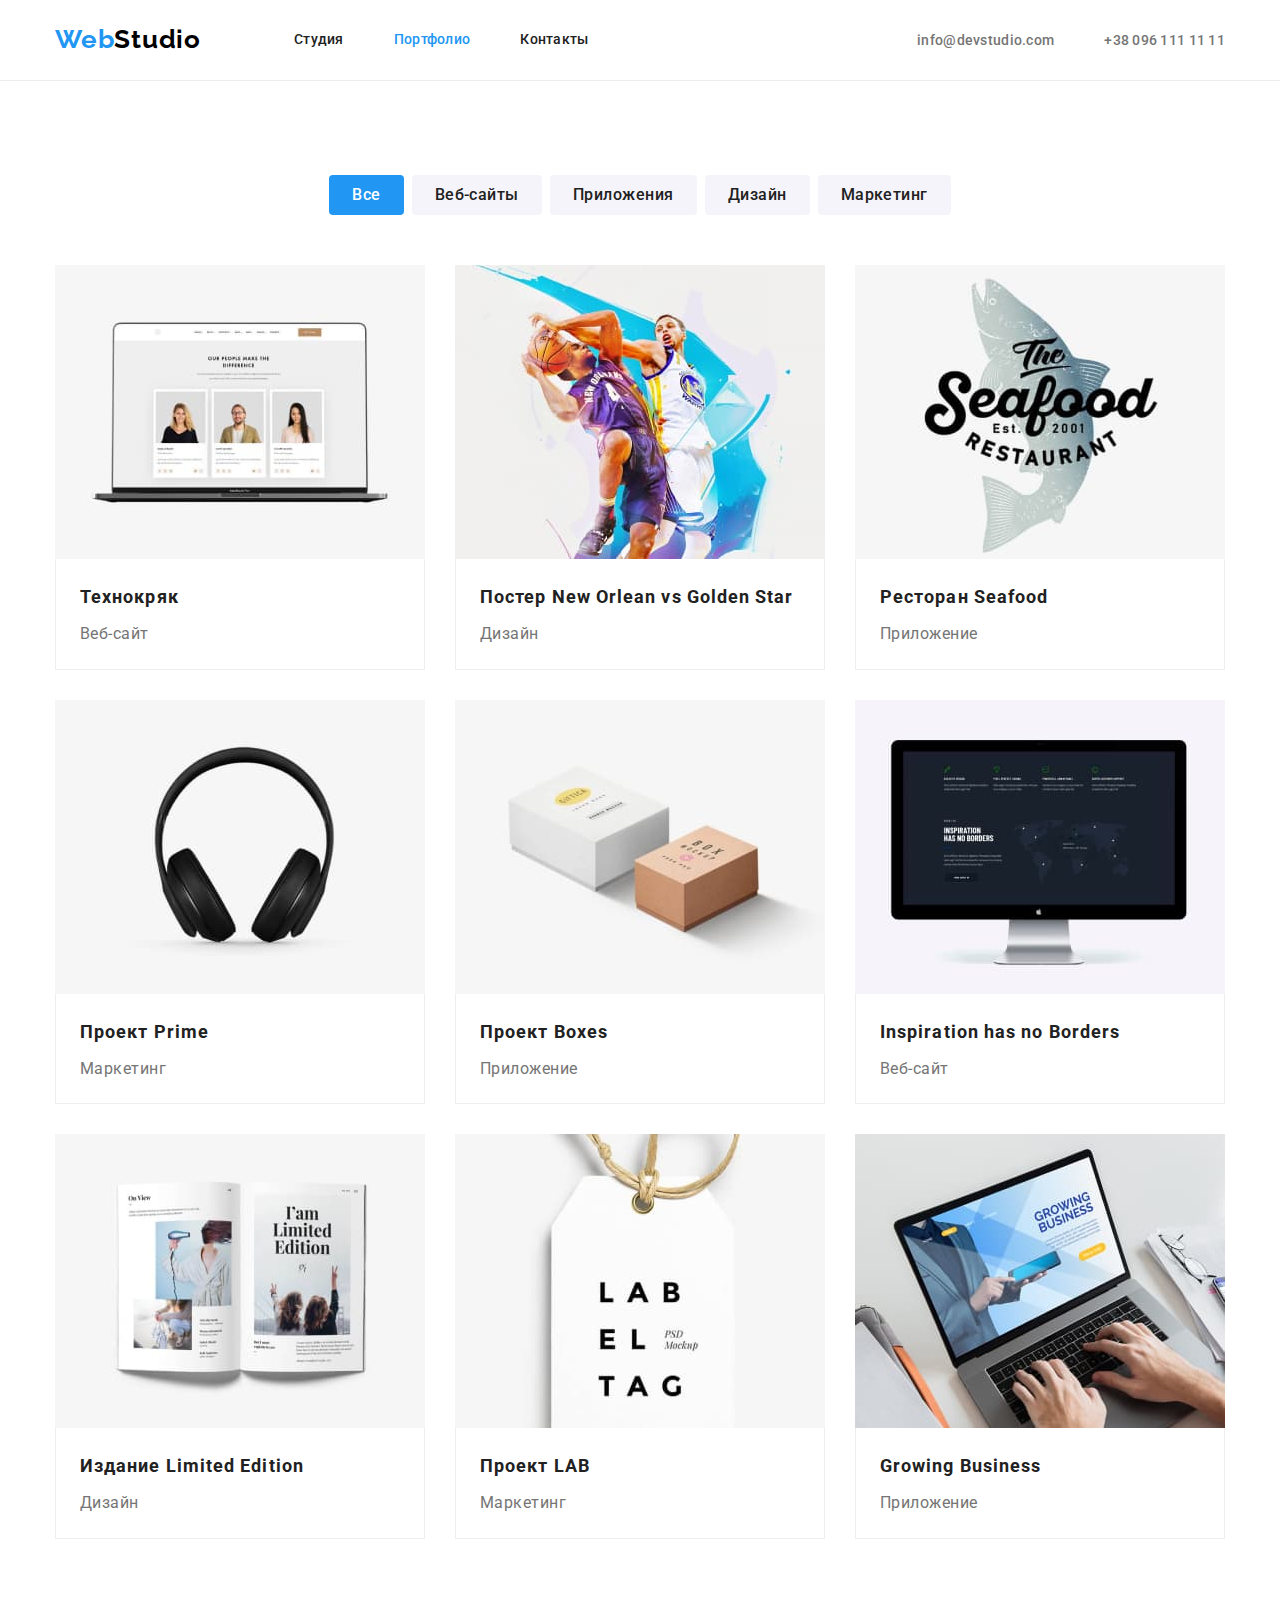
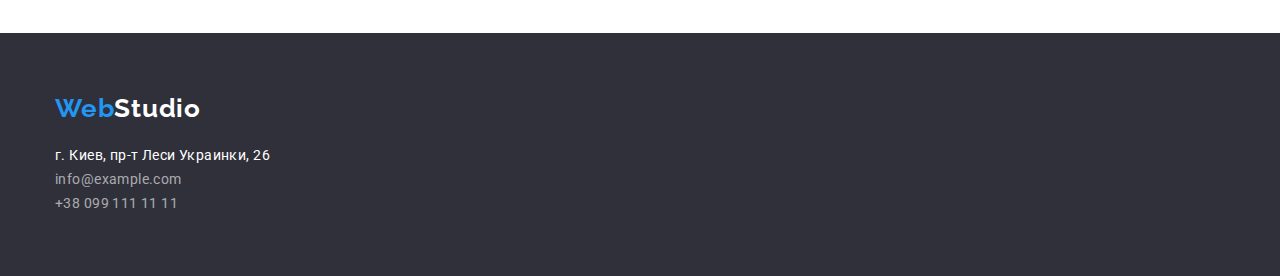
==== portfolio.html @ fc0ac9aa "Initial commit" ====
<!DOCTYPE html>
<html lang="ru">
  <head>
    <meta charset="UTF-8" />
    <meta http-equiv="X-UA-Compatible" content="IE=edge" />
    <meta name="viewport" content="width=device-width, initial-scale=1.0" />
    <title>Document</title>
    <link rel="preconnect" href="https://fonts.googleapis.com" />
    <link rel="preconnect" href="https://fonts.gstatic.com" crossorigin />
    <link
      href="https://fonts.googleapis.com/css2?family=Raleway:wght@700&family=Roboto:wght@400;500;700;900&display=swap"
      rel="stylesheet"
    />
    <link
      rel="stylesheet"
      href="https://cdn.jsdelivr.net/npm/modern-normalize@1.1.0/modern-normalize.min.css"
    />
    <link rel="stylesheet" href="./css/styles.css" />
  </head>
  <body>
    <!-- Шапка проекта -->
    <header class="header">
      <div class="container site">
                <nav class="site">
            <a class="logo" href=""><span class="logo-primary">Web</span>Studio</a>
            <ul class="site-nav list">
              <li class="item">
                <a class="link " href="./index.html">Студия</a>
              </li>
              <li class="item">
                <a class="link current" href="./portfolio.html">Портфолио</a>
              </li>
              <li class="item">
                <a class="link" href="">Контакты</a>
              </li>
            </ul>
          </nav>
               
          <ul class="contacts-header list">
            <li class="item">
              <a class="link" href="mailto:info@devstudio.com">info@devstudio.com</a>
            </li>
            <li class="item">
              <a class="link" href="tel:+380961111111">+38 096 111 11 11</a>
            </li>
          </ul>
          </div>
        </header>
    <!-- Тело проекта -->
    <main class="gallery">
      <!--Навигация -->
      <section class="portfoli section">
        <div class="container">
          <ul class="gallery-navigation list">
            <li class="gallery-li"><button class="gallery-button here" type="button">Все</button></li>
            <li class="gallery-li"><button class="gallery-button" type="button">Веб-сайты</button></li>
            <li class="gallery-li"><button class="gallery-button" type="button">Приложения</button></li>
            <li class="gallery-li"><button class="gallery-button" type="button">Дизайн</button></li>
            <li class="gallery-li"><button class="gallery-button" type="button">Маркетинг</button></li>
          </ul>

          <!-- Портфолио -->
          <ul class="portfoli-list list">
            <li class="portfoli-items">
              <a class="portfoli-link" href="">
                <img
                  class="portfoli-img"
                  src="./images/st2/portfolio/img1.jpg"
                  width="370"
                  height="294"
                  alt="Технокряк"
                />
                <div class="portfoli-conteiner">
                  <h2 class="portfoli-title">Технокряк</h2>
                  <p class="portfoli-text">Веб-сайт</p>
                </div>
              </a>
            </li>
            <li class="portfoli-items">
              <a class="portfoli-link" href="">
                <img
                  class="portfoli-img"
                  src="./images/st2/portfolio/img2.jpg"
                  width="370"
                  height="294"
                  alt="Постер New Orlean vs Golden Star"
                />
                <div class="portfoli-conteiner">
                  <h2 class="portfoli-title">Постер New Orlean vs Golden Star</h2>
                  <p class="portfoli-text">Дизайн</p>
                </div>
              </a>
            </li>
            <li class="portfoli-items">
              <a class="portfoli-link" href="">
                <img
                  class="portfoli-img"
                  src="./images/st2/portfolio/img3.jpg"
                  width="370"
                  height="294"
                  alt="Ресторан Seafood"
                />
                <div class="portfoli-conteiner">
                  <h2 class="portfoli-title">Ресторан Seafood</h2>
                  <p class="portfoli-text">Приложение</p>
                </div>
              </a>
            </li>
            <li class="portfoli-items">
              <a class="portfoli-link" href="">
                <img
                  class="portfoli-img"
                  src="./images/st2/portfolio/img4.jpg"
                  width="370"
                  height="294"
                  alt="Проект Prime"
                />
                <div class="portfoli-conteiner">
                  <h2 class="portfoli-title">Проект Prime</h2>
                  <p class="portfoli-text">Маркетинг</p>
                </div>
              </a>
            </li>
            <li class="portfoli-items">
              <a class="portfoli-link" href="">
                <img
                  class="portfoli-img"
                  src="./images/st2/portfolio/img5.jpg"
                  width="370"
                  height="294"
                  alt="Проект Boxes"
                /><div class="portfoli-conteiner">
                <h2 class="portfoli-title">Проект Boxes</h2>
                <p class="portfoli-text">Приложение</p></div>
              </a>
            </li>
            <li class="portfoli-items">
              <a class="portfoli-link" href="">
                <img
                  class="portfoli-img"
                  src="./images/st2/portfolio/img6.jpg"
                  width="370"
                  height="294"
                  alt="Inspiration has no Borders"
                /><div class="portfoli-conteiner">
                <h2 class="portfoli-title">Inspiration has no Borders</h2>
                <p class="portfoli-text">Веб-сайт</p></div>
              </a>
            </li>
            <li class="portfoli-items">
              <a class="portfoli-link" href="">
                <img
                  class="portfoli-img"
                  src="./images/st2/portfolio/img7.jpg"
                  width="370"
                  height="294"
                  alt="Издание Limited Edition"
                /><div class="portfoli-conteiner">
                <h2 class="portfoli-title">Издание Limited Edition</h2>
                <p class="portfoli-text">Дизайн</p></div>
              </a>
            </li>
            <li class="portfoli-items">
              <a class="portfoli-link" href="">
                <img
                  class="portfoli-img"
                  src="./images/st2/portfolio/img8.jpg"
                  width="370"
                  height="294"
                  alt="Проект LAB"
                /><div class="portfoli-conteiner">
                <h2 class="portfoli-title">Проект LAB</h2>
                <p class="portfoli-text">Маркетинг</p>
              </a></div>
            </li>
            <li class="portfoli-items">
              <a class="portfoli-link" href="">
                <img
                  class="portfoli-img"
                  src="./images/st2/portfolio/img9.jpg"
                  width="370"
                  height="294"
                  alt="Growing Business"
                /><div class="portfoli-conteiner">
                <h2 class="portfoli-title">Growing Business</h2>
                <p class="portfoli-text">Приложение</p></div>
              </a>
            </li>
          </ul>
        </div>
      </section>
    </main>
    <!-- Подвал проекта -->
    <footer class="footer">
      <div class="container">
        <a class="logo-secondary" href=""><span class="logo-primary">Web</span>Studio</a>
        <address class="contacts-footer">
          <ul class="list">
            <li>
              <a class="address-footer" href="" target="_blank" rel="noopener noreferrer"
                >г. Киев, пр-т Леси Украинки, 26</a
              >
            </li>
            <li><a class="link" href="mailtoinfo@example.com">info@example.com</a></li>
            <li><a class="link" href="tel:+380991111111">+38 099 111 11 11</a></li>
          </ul>
        </address>
      </div>
    </footer>
  </body>
</html>
---- css/styles.css ----
/* font-family: 'Raleway', sans-serif;
font-family: 'Roboto', sans-serif; */

:root {
  --primary-text-color: #757575;
  --title-text-color: #212121;
  --hidden-text-color: #ffffff;
  --visible-text-color: #000000;
  --overlay-text-color: rgba(255, 255, 255, 0.6);
  --accent-color: #2196f3;
  --accent-active-color: #188ce8;
  --portfoli-conteiner: #eeeeee;

  --first-bg-color: #2f303a;
  --second-bg-color: #f5f4fa;
}

img {
  display: block;
}
.list {
  list-style: none;
}
h1,
h2,
h3,
h4,
h5,
h6,
ul,
p {
  padding: 0;
  margin: 0;
}

body {
  font-family: 'Roboto', sans-serif;
  font-size: 14px;
  color: var(--primary-text-color);
}
.container {
  width: 1200px;
  padding-left: 15px;
  padding-right: 15px;
  margin-left: auto;
  margin-right: auto;
}
.section {
  padding-top: 94px;
  padding-bottom: 94px;
}

/* header */

.header {
  display: flex;
  background: #ffffff;
  border-bottom: 1px solid #ececec;
}
.site {
  display: flex;
  align-items: center;
  height: 100%;
}

.logo {
  font-family: 'Raleway', sans-serif;
  font-weight: 700;
  font-size: 26px;
  line-height: 1.2;
  letter-spacing: 0.03em;
  color: var(--visible-text-color);
  text-decoration: none;
}

.logo-primary {
  color: var(--accent-color);
}
.logo-secondary {
  font-family: 'Raleway', sans-serif;
  font-weight: 700;
  font-size: 26px;
  line-height: 1.19;
  letter-spacing: 0.03em;
  color: var(--hidden-text-color);
  text-decoration: none;
}

/* site-nav */
.site-nav {
  display: flex;
  align-items: center;
  justify-content: flex-start;
  box-sizing: content-box;
  height: 100%;
  margin-left: 93px;
}
.site-nav .item + .item {
  margin-left: 50px;
}

.site-nav .link {
  display: flex;
  padding-top: 32px;
  padding-bottom: 32px;
  color: var(--title-text-color);
  font-weight: 500;
  line-height: 1.14;
  letter-spacing: 0.02em;
  text-decoration: none;
}

.site-nav .link:hover,
.site-nav .link:focus {
  color: var(--accent-color);
  text-decoration: none;
}

.site-nav .link.current {
  color: var(--accent-color);
}
.contacts-header {
  display: flex;
  margin-left: auto;
}

.contacts-header .item + .item {
  margin-left: 50px;
}
.contacts-header .link {
  font-weight: 500;
  line-height: 1.14;
  letter-spacing: 0.02em;
  color: var(--primary-text-color);
  text-decoration: none;
}

.contacts-header .link:hover,
.contacts-header .link:focus {
  color: var(--accent-color);
}

/* hero */
.hero {
  padding-top: 200px;
  padding-bottom: 200px;
  text-align: center;
  background-color: var(--first-bg-color);
}
.hero-title {
  width: 696px;
  margin-left: auto;
  margin-right: auto;
  margin-bottom: 30px;
  color: var(--hidden-text-color);
  font-weight: 900;
  font-size: 44px;
  line-height: 1.36;

  letter-spacing: 0.06em;
  text-transform: uppercase;
}

/* button */
.hero-button {
  display: inline-block;
  border: 1px solid transparent;
  border-radius: 4px;
  padding: 10px 32px;
  min-width: 200px;

  color: var(--hidden-text-color);
  background-color: var(--accent-color);

  font-weight: 700;
  font-size: 16px;
  line-height: 1.88;
  align-items: center;
  text-align: center;
  letter-spacing: 0.06em;
}

.hero-button:hover,
.hero-button:focus {
  background-color: var(--accent-active-color);
}
/* feature */
.feature-list {
  display: flex;
  flex-wrap: wrap;
  justify-content: space-between;
}

.feature-items {
  width: 270px;
  margin-right: 30px;
}
.feature-items:nth-child(4n) {
  margin-right: 0px;
}
.feature .feature-title {
  margin-bottom: 10px;
  font-weight: 700;
  font-size: 14px;
  line-height: 1.14;
  letter-spacing: 0.03em;
  text-transform: uppercase;
  color: var(--title-text-color);
}

.feature .feature-text {
  font-weight: 400;
  line-height: 1.71;
  letter-spacing: 0.03em;
}
/* activity */

.activity {
  padding-bottom: 94px;
}

.activity-title {
  margin-bottom: 50px;
  font-weight: 700;
  font-size: 36px;
  line-height: 1.17;
  text-align: center;
  letter-spacing: 0.03em;
  color: var(--title-text-color);
}
.activity-list {
  display: flex;
  flex-wrap: wrap;
  justify-content: space-between;
}
.activity-list .activity-items + .activity-items {
  margin-left: 30px;
}

/* team */

.team {
  background-color: var(--second-bg-color);
}

.team-title {
  margin-bottom: 50px;
  font-weight: 700;
  font-size: 36px;
  line-height: 1.17;
  text-align: center;
  letter-spacing: 0.03em;
  color: var(--title-text-color);
}
.team-list {
  display: flex;
  flex-wrap: wrap;
  justify-content: space-between;
}

.team-items {
  margin-right: 30px;
  background: #ffffff;
}
.team-items:nth-child(4n) {
  margin-right: 0px;
}

.team-sign {
  padding-bottom: 30px;
  padding-top: 30px;
}

.team-subject {
  font-weight: 500;
  font-size: 16px;
  line-height: 1.19;
  text-align: center;
  letter-spacing: 0.03em;
  color: var(--title-text-color);
}
.team-text {
  margin-top: 10px;
  font-weight: 400;
  font-size: 16px;
  line-height: 1.19;
  text-align: center;
  letter-spacing: 0.03em;
}
/* footer */
.footer {
  padding-top: 60px;
  padding-bottom: 60px;
  background-color: var(--first-bg-color);
}
.footer .logo-secondary {
  display: inline-block;
}
.contacts-footer {
  margin-top: 20px;
}
.contacts-footer .address-footer {
  font-weight: 400;
  line-height: 1.71;
  letter-spacing: 0.03em;
  color: var(--hidden-text-color);
  font-style: normal;
  text-decoration: none;
}

.contacts-footer .link {
  margin-top: 9px;
  font-weight: 400;
  line-height: 1.71;
  letter-spacing: 0.03em;
  color: var(--overlay-text-color);
  font-style: normal;
  text-decoration: none;
}
.contacts-footer .link:hover,
.contacts-footer .link:focus {
  color: var(--hidden-text-color);
}

/* gallery */
.gallery-navigation {
  display: flex;
  justify-content: center;
}

.gallery-li:nth-child(n + 2) {
  margin-left: 8px;
}
.gallery-button {
  display: inline-block;
  border: 1px solid transparent;
  border-radius: 4px;
  padding: 6px 22px;
  min-width: 73px;
  color: var(--title-text-color);
  background-color: var(--second-bg-color);
  font-weight: 500;
  font-size: 16px;
  line-height: 1.62;
  text-align: center;
  letter-spacing: 0.03em;
}

.gallery-button:focus,
.gallery-button:hover {
  background-color: var(--accent-color);
  color: var(--hidden-text-color);
}
.gallery-button.here {
  background-color: var(--accent-color);
  color: var(--hidden-text-color);
}
.portfoli-list {
  margin-top: 50px;
  display: flex;
  flex-wrap: wrap;
}

.portfoli-items {
  width: 370px;
  margin-right: 30px;
  margin-bottom: 30px;
}
.portfoli-items:nth-child(3n) {
  margin-right: 0;
}
.portfoli-items:nth-last-child(-n + 3) {
  margin-bottom: 0;
}

.portfoli-title {
  font-weight: 700;
  font-size: 18px;
  line-height: 2;
  letter-spacing: 0.06em;
  color: var(--title-text-color);
}

.portfoli-text {
  margin-top: 4px;
  font-weight: 400;
  font-size: 16px;
  line-height: 1.86;
  letter-spacing: 0.03em;
  color: var(--primary-text-color);
}
.portfoli-link {
  text-decoration: none;
}
.portfoli-conteiner {
  padding: 20px 24px;
  border-left: 1px solid var(--portfoli-conteiner);
  border-right: 1px solid var(--portfoli-conteiner);
  border-bottom: 1px solid var(--portfoli-conteiner);
}
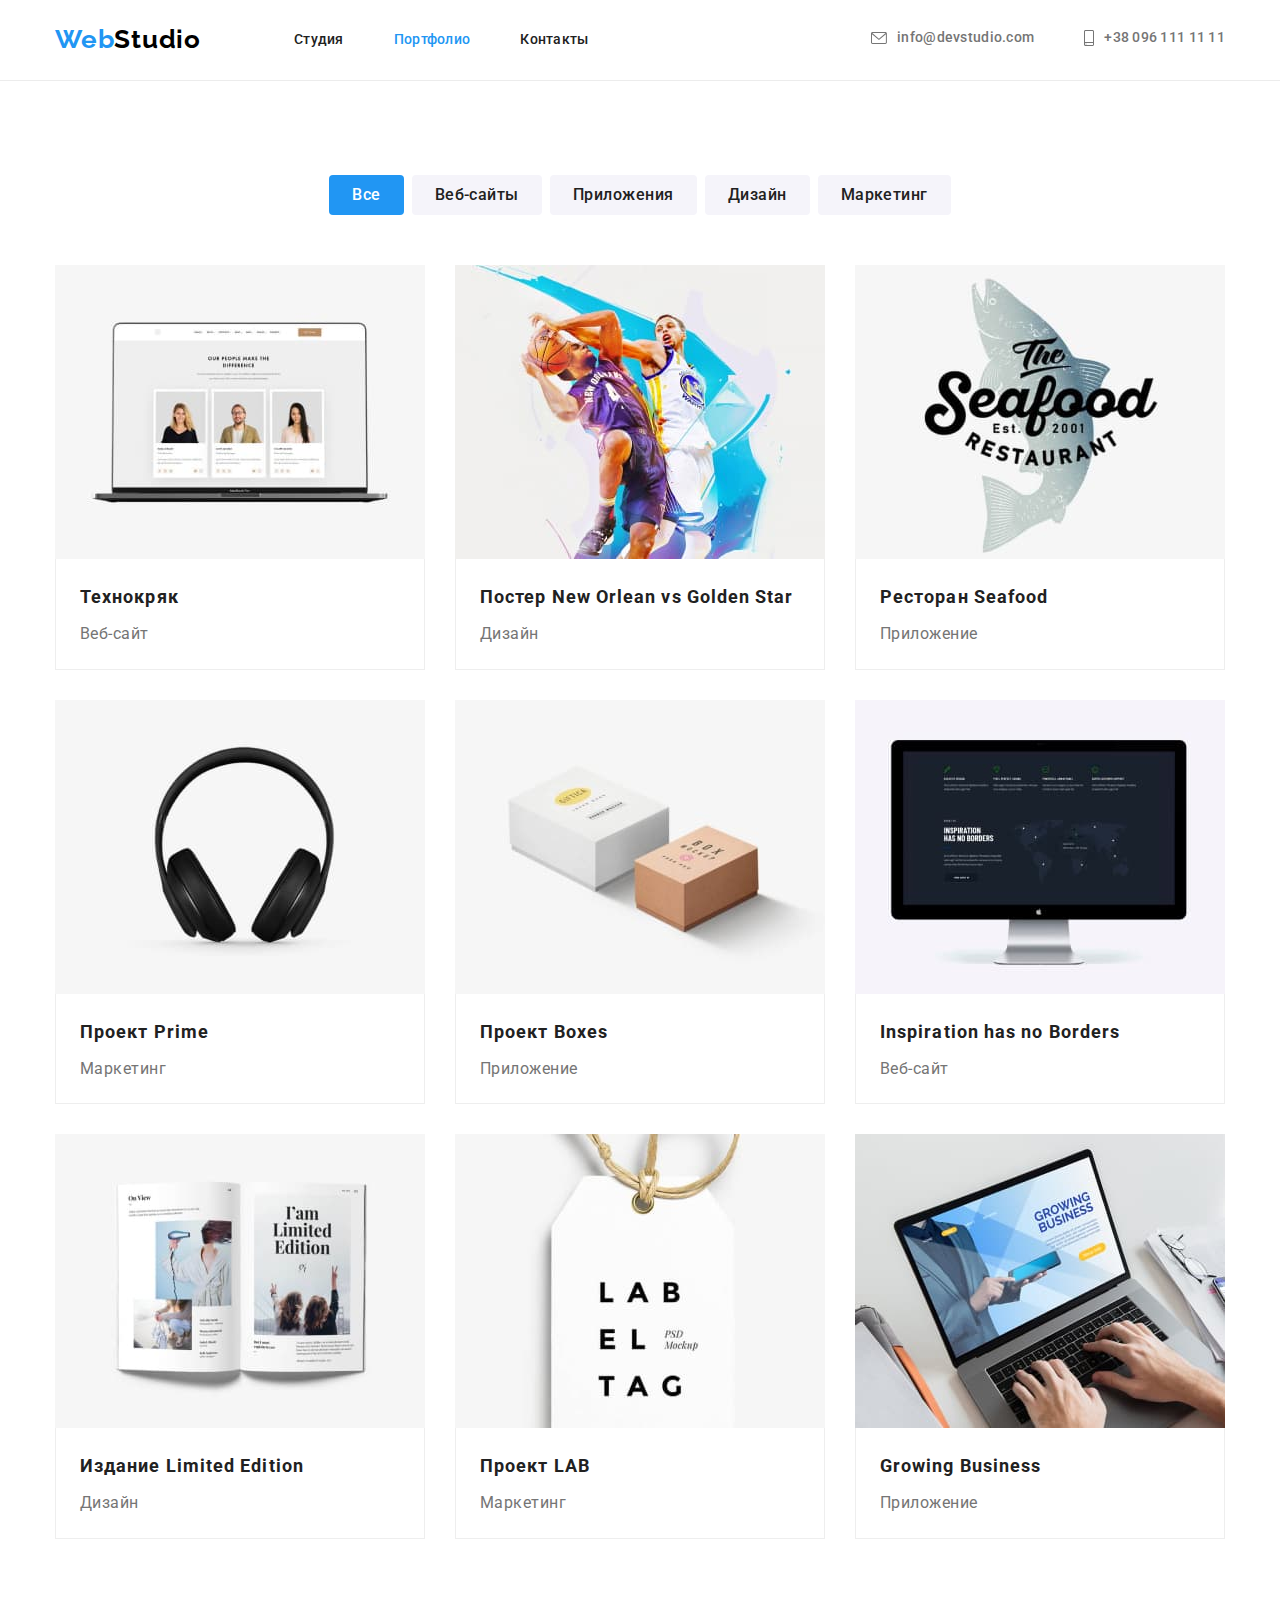
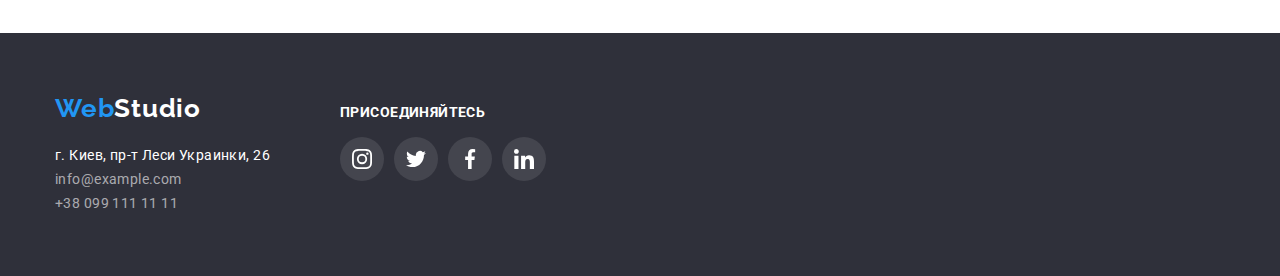
==== commit be53246a: "добавляет иконки соц сетей и компаний" ====
--- a/portfolio.html
+++ b/portfolio.html
@@ -35,13 +35,20 @@
               </li>
             </ul>
           </nav>
-               
           <ul class="contacts-header list">
             <li class="item">
-              <a class="link" href="mailto:info@devstudio.com">info@devstudio.com</a>
+             <a class="contact link" href="mailto:info@devstudio.com"> 
+               <svg class="icon-header" width="16" height="12">
+                <use href="./images/st1/symbol-defs.svg#icon-envelope"></use>
+              </svg>
+              info@devstudio.com</a>
             </li>
             <li class="item">
-              <a class="link" href="tel:+380961111111">+38 096 111 11 11</a>
+              <a class="contact link" href="tel:+380961111111">
+                <svg class="icon-header" width="10" height="16">
+                <use href="./images/st1/symbol-defs.svg#icon-smartphone"></use>
+              </svg>
+              +38 096 111 11 11</a>
             </li>
           </ul>
           </div>
@@ -193,19 +200,50 @@
     <!-- Подвал проекта -->
     <footer class="footer">
       <div class="container">
-        <a class="logo-secondary" href=""><span class="logo-primary">Web</span>Studio</a>
-        <address class="contacts-footer">
-          <ul class="list">
-            <li>
-              <a class="address-footer" href="" target="_blank" rel="noopener noreferrer"
-                >г. Киев, пр-т Леси Украинки, 26</a
-              >
-            </li>
-            <li><a class="link" href="mailtoinfo@example.com">info@example.com</a></li>
-            <li><a class="link" href="tel:+380991111111">+38 099 111 11 11</a></li>
-          </ul>
-        </address>
-      </div>
+        <ul class="footer-address list">
+          <li class="footer-list">
+      <a class="logo-secondary" href=""><span class="logo-primary">Web</span>Studio</a>
+      <address class="contacts-footer">
+        <ul class="contacts-footer-list list">
+          <li>
+            <a class="address-link" href="" target="_blank" rel="noopener noreferrer"
+              >г. Киев, пр-т Леси Украинки, 26
+            </a>
+          </li>
+          <li><a class="link" href="mailtoinfo@example.com">info@example.com</a></li>
+          <li><a class="link" href="tel:+380991111111">+38 099 111 11 11</a></li>
+        </ul>
+      </address>
+      </li>
+      <li class="footer-list">
+      <h3 class="socials-title">присоединяйтесь</h3> 
+      <ul class="socials-media list">
+              <li class="socials-item">
+                <a class="socials-link" href="">
+                <svg class="socials-icons" width="20" height="20">
+                <use href="./images/st1/symbol-defs.svg#icon-instagram"></use>
+              </svg></a></li>
+              <li class="socials-item">
+                <a class="socials-link" href="">
+                <svg class="socials-icons" width="20" height="20">
+                <use href="./images/st1/symbol-defs.svg#icon-twitter"></use>
+              </svg></a></li>
+              <li class="socials-item">
+                <a class="socials-link" href="">
+                <svg class="socials-icons" width="20" height="20">
+                <use href="./images/st1/symbol-defs.svg#icon-facebook"></use>
+              </svg></a></li>
+              <li class="socials-item">
+                <a class="socials-link" href="">
+                <svg class="socials-icons" width="20" height="20">
+                <use href="./images/st1/symbol-defs.svg#icon-linkedin"></use>
+              </svg></a></li>
+            </ul>
+      
+      </li>
+      </ul>
+            </div>
+
     </footer>
   </body>
 </html>
--- a/css/styles.css
+++ b/css/styles.css
@@ -7,12 +7,17 @@
   --hidden-text-color: #ffffff;
   --visible-text-color: #000000;
   --overlay-text-color: rgba(255, 255, 255, 0.6);
+  
   --accent-color: #2196f3;
   --accent-active-color: #188ce8;
   --portfoli-conteiner: #eeeeee;
 
   --first-bg-color: #2f303a;
   --second-bg-color: #f5f4fa;
+
+  --primary-icon-color: #AFB1B8;
+  --overlay-icon-color: rgba(255, 255, 255, 0.1);
+
 }
 
 img {
@@ -21,6 +26,7 @@
 .list {
   list-style: none;
 }
+
 h1,
 h2,
 h3,
@@ -32,6 +38,9 @@
   padding: 0;
   margin: 0;
 }
+a {
+  text-decoration: none;
+}
 
 body {
   font-family: 'Roboto', sans-serif;
@@ -70,7 +79,6 @@
   line-height: 1.2;
   letter-spacing: 0.03em;
   color: var(--visible-text-color);
-  text-decoration: none;
 }
 
 .logo-primary {
@@ -83,7 +91,6 @@
   line-height: 1.19;
   letter-spacing: 0.03em;
   color: var(--hidden-text-color);
-  text-decoration: none;
 }
 
 /* site-nav */
@@ -107,21 +114,43 @@
   font-weight: 500;
   line-height: 1.14;
   letter-spacing: 0.02em;
-  text-decoration: none;
 }
 
 .site-nav .link:hover,
 .site-nav .link:focus {
   color: var(--accent-color);
-  text-decoration: none;
-}
-
+}
 .site-nav .link.current {
   color: var(--accent-color);
 }
+
 .contacts-header {
   display: flex;
   margin-left: auto;
+}
+
+.contact {
+  display: inline-flex;
+  justify-content: center;
+  align-items: center;
+}
+
+.icon-header {
+  margin-right: 10px;
+  background-repeat: no-repeat;
+  background-position: center;
+  background-size: contain;
+  fill: var(--primary-text-color);
+  cursor: pointer;
+}
+
+.item:hover .icon-header,
+.item:focus .icon-header {
+  fill: var(--accent-color);
+}
+
+.item-envelope {
+  margin-right: 30px;
 }
 
 .contacts-header .item + .item {
@@ -132,7 +161,6 @@
   line-height: 1.14;
   letter-spacing: 0.02em;
   color: var(--primary-text-color);
-  text-decoration: none;
 }
 
 .contacts-header .link:hover,
@@ -142,11 +170,21 @@
 
 /* hero */
 .hero {
+  max-width: 1600px;
+  height: 600px;
+  margin-left: auto;
+  margin-right: auto;
   padding-top: 200px;
   padding-bottom: 200px;
   text-align: center;
   background-color: var(--first-bg-color);
-}
+  background-image: linear-gradient(to right, rgba(47, 48, 58, 0.4), rgba(47, 48, 58, 0.4)),
+    url(../images/st1/hero/hero.jpg);
+  background-repeat: no-repeat;
+  background-position: center;
+  background-size: cover;
+}
+
 .hero-title {
   width: 696px;
   margin-left: auto;
@@ -156,7 +194,6 @@
   font-weight: 900;
   font-size: 44px;
   line-height: 1.36;
-
   letter-spacing: 0.06em;
   text-transform: uppercase;
 }
@@ -195,9 +232,22 @@
   width: 270px;
   margin-right: 30px;
 }
+
 .feature-items:nth-child(4n) {
   margin-right: 0px;
 }
+
+.feature-items .badge {
+  display: flex;
+  align-items: center;
+  justify-content: center;
+  min-width: 270px;
+  min-height: 120px;
+  margin-bottom: 30px;
+  background: var(--second-bg-color);
+  border-radius: 4px;
+}
+
 .feature .feature-title {
   margin-bottom: 10px;
   font-weight: 700;
@@ -261,7 +311,11 @@
 .team-items {
   margin-right: 30px;
   background: #ffffff;
-}
+  box-shadow: 0px 1px 3px rgba(0, 0, 0, 0.12), 0px 1px 1px rgba(0, 0, 0, 0.14),
+    0px 2px 1px rgba(0, 0, 0, 0.2);
+  border-radius: 0px 0px 4px 4px;
+}
+
 .team-items:nth-child(4n) {
   margin-right: 0px;
 }
@@ -287,7 +341,105 @@
   text-align: center;
   letter-spacing: 0.03em;
 }
+
+
+.team-media{
+ display: flex;
+ justify-content: center;
+ padding-top: 16px;
+}
+
+.team-item:not(:last-child){
+  margin-right: 10px;
+}
+
+.team-item{
+  display: flex;
+  justify-content: center;
+  align-items: center;
+  width: 44px;
+  height: 44px;
+  border-radius: 50%;
+}
+
+.team-link{
+  display: inline-block;
+  fill: var(--primary-icon-color);
+  width: 20px;
+  height: 20px;
+}
+
+.team-item:hover,
+.team-item:focus {
+  background-color: var(--accent-color);
+}
+
+.team-item:hover .team-link,
+.team-item:focus .team-link {
+  fill: var(--hidden-text-color);
+}
+
+
+
+
+
+/* customers */
+
+.customers-title {
+  font-weight: 700;
+  font-size: 36px;
+  line-height: 1.17;
+  text-align: center;
+  letter-spacing: 0.03em;
+  color: var(--title-text-color);
+}
+
+.customers-list {
+  display: flex;
+  justify-content: center;
+  padding-top: 50px;
+  
+}
+
+.customers-items:not(:last-child) {
+  margin-right: 30px;
+}
+
+.customers-items {
+  display: flex;
+  justify-content: center;
+  align-items: center;
+  width: 170px;
+  height: 92px;
+  border: 1px solid var(--primary-icon-color);
+  border-radius: 4px;
+}
+
+.customers-link {
+  display: inline-block;
+  fill: var(--primary-icon-color);
+
+}
+
+/* .customers-items:hover,
+.customers-items:focus {
+  background-color: var(--accent-color);
+} */
+
+.customers-items:hover .customers-link,
+.customers-items:focus .customers-link {
+  fill: var(--accent-color);
+ 
+}
+
+.customers-items:hover ,
+.customers-items:focus{
+  border: 1px solid var(--accent-color);
+}
+
+
 /* footer */
+
 .footer {
   padding-top: 60px;
   padding-bottom: 60px;
@@ -299,13 +451,12 @@
 .contacts-footer {
   margin-top: 20px;
 }
-.contacts-footer .address-footer {
+.contacts-footer .address-link {
   font-weight: 400;
   line-height: 1.71;
   letter-spacing: 0.03em;
   color: var(--hidden-text-color);
   font-style: normal;
-  text-decoration: none;
 }
 
 .contacts-footer .link {
@@ -315,14 +466,74 @@
   letter-spacing: 0.03em;
   color: var(--overlay-text-color);
   font-style: normal;
-  text-decoration: none;
 }
 .contacts-footer .link:hover,
 .contacts-footer .link:focus {
   color: var(--hidden-text-color);
 }
 
+.footer-address {
+  display: flex;
+  margin: 0;
+  padding: 0;
+  align-items: baseline;
+}
+
+.footer-list {
+  list-style: none;
+  margin-right: 70px;
+}
+
+/* socials */
+
+.socials-title {
+  font-weight: 700;
+  font-size: 14px;
+  line-height: 1.14;
+  letter-spacing: 0.03em;
+  text-transform: uppercase;
+  color: var(--hidden-text-color);
+}
+
+.socials-media {
+  display: flex;
+  justify-content: center;
+  padding-top: 16px;
+}
+
+.socials-item:not(:last-child) {
+  margin-right: 10px;
+}
+
+.socials-item {
+  display: flex;
+  justify-content: center;
+  align-items: center;
+  width: 44px;
+  height: 44px;
+  border-radius: 50%;
+  background: var(--overlay-icon-color);
+}
+
+.socials-link {
+  display: inline-block;
+  fill: var(--hidden-text-color);
+  width: 20px;
+  height: 20px;
+
+}
+
+.socials-item:hover,
+.socials-item:focus {
+  background-color: var(--accent-color);
+}
+
+
+
+
+
 /* gallery */
+
 .gallery-navigation {
   display: flex;
   justify-content: center;
@@ -344,12 +555,15 @@
   line-height: 1.62;
   text-align: center;
   letter-spacing: 0.03em;
+  cursor: pointer;
 }
 
 .gallery-button:focus,
 .gallery-button:hover {
   background-color: var(--accent-color);
   color: var(--hidden-text-color);
+  box-shadow: 0px 3px 1px rgba(0, 0, 0, 0.1), 0px 1px 2px rgba(0, 0, 0, 0.08),
+    0px 2px 2px rgba(0, 0, 0, 0.12);
 }
 .gallery-button.here {
   background-color: var(--accent-color);
@@ -366,9 +580,16 @@
   margin-right: 30px;
   margin-bottom: 30px;
 }
+.portfoli-items:hover,
+.portfoli-items:focus {
+  box-shadow: 0px 1px 1px rgba(0, 0, 0, 0.12), 0px 4px 4px rgba(0, 0, 0, 0.06),
+    1px 4px 6px rgba(0, 0, 0, 0.16);
+}
+
 .portfoli-items:nth-child(3n) {
   margin-right: 0;
 }
+
 .portfoli-items:nth-last-child(-n + 3) {
   margin-bottom: 0;
 }
@@ -389,9 +610,7 @@
   letter-spacing: 0.03em;
   color: var(--primary-text-color);
 }
-.portfoli-link {
-  text-decoration: none;
-}
+
 .portfoli-conteiner {
   padding: 20px 24px;
   border-left: 1px solid var(--portfoli-conteiner);
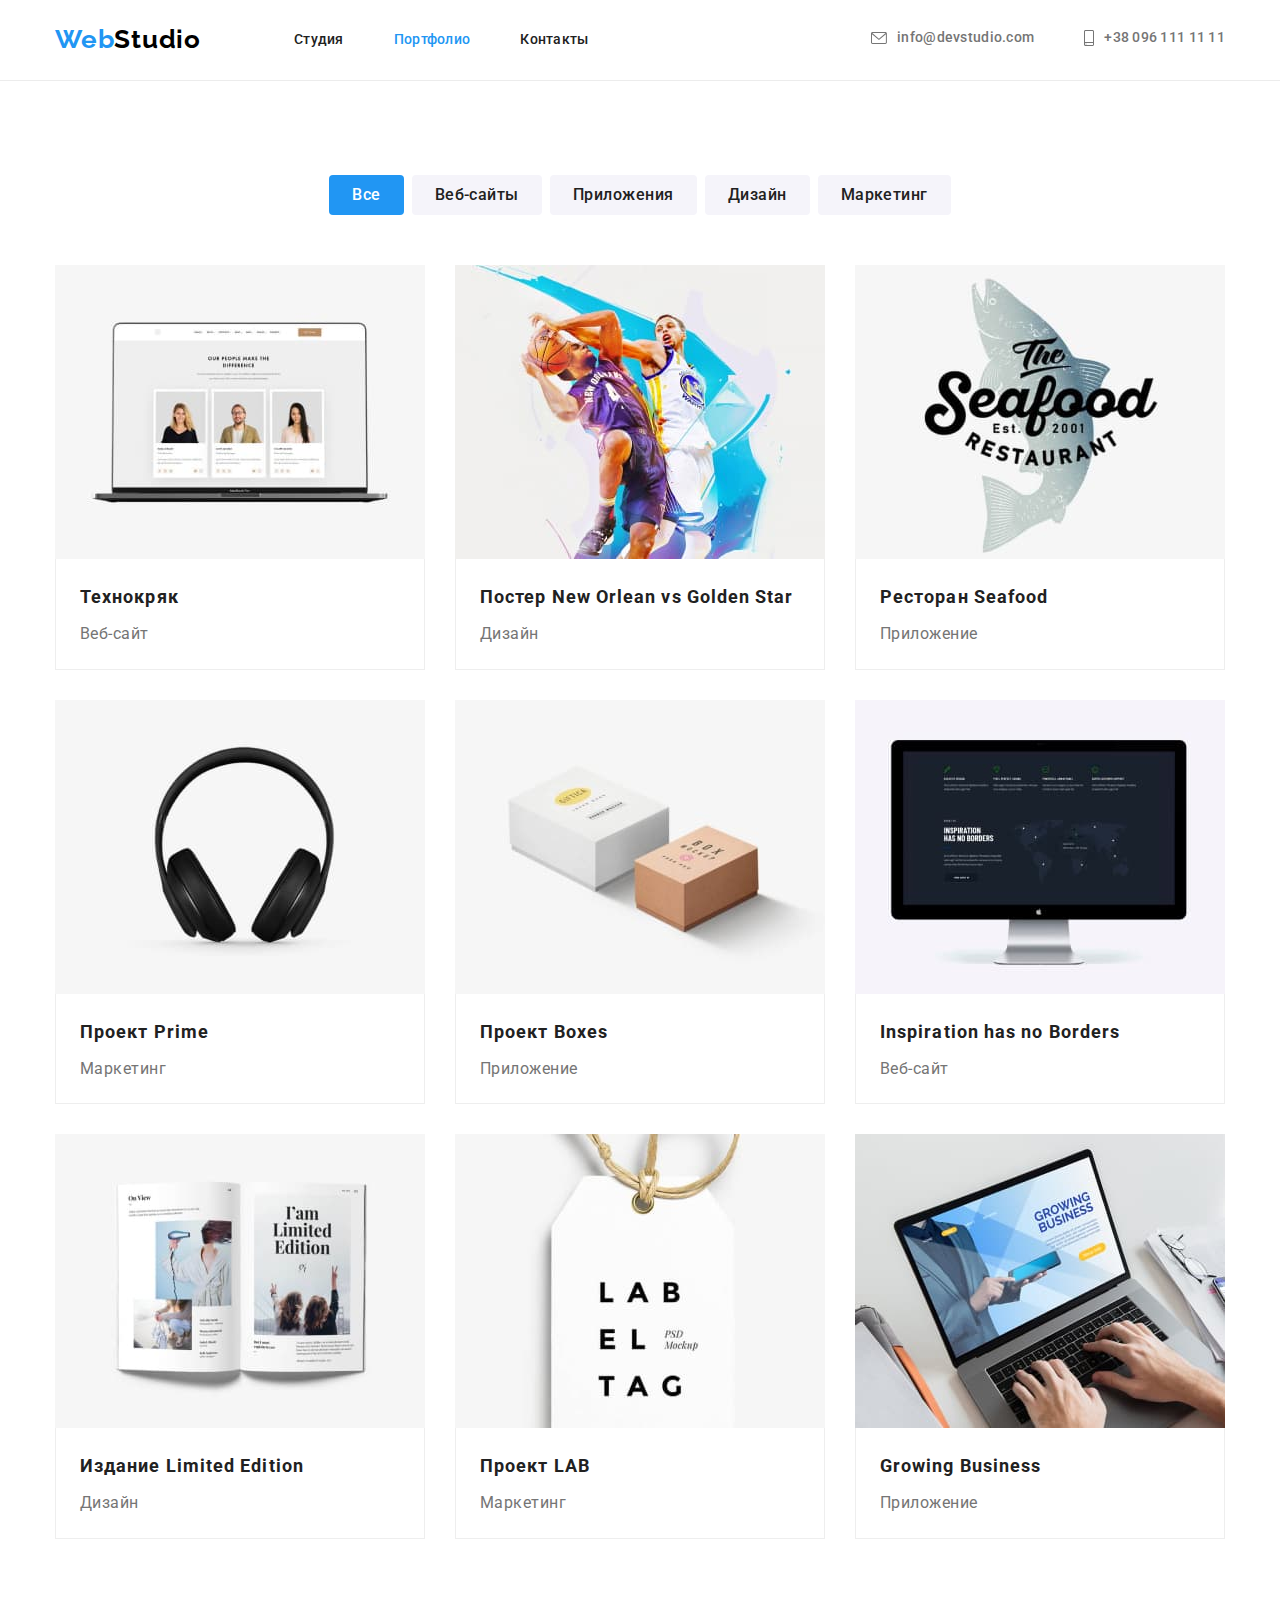
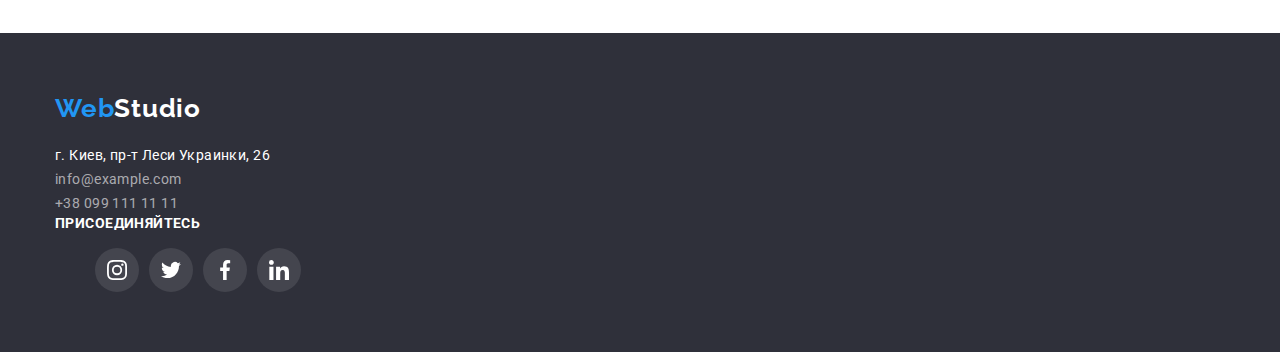
==== commit 2e4500b1: "исправляет ошибки" ====
--- a/portfolio.html
+++ b/portfolio.html
@@ -21,49 +21,59 @@
     <!-- Шапка проекта -->
     <header class="header">
       <div class="container site">
-                <nav class="site">
-            <a class="logo" href=""><span class="logo-primary">Web</span>Studio</a>
-            <ul class="site-nav list">
-              <li class="item">
-                <a class="link " href="./index.html">Студия</a>
-              </li>
-              <li class="item">
-                <a class="link current" href="./portfolio.html">Портфолио</a>
-              </li>
-              <li class="item">
-                <a class="link" href="">Контакты</a>
-              </li>
-            </ul>
-          </nav>
-          <ul class="contacts-header list">
+        <nav class="site">
+          <a class="logo" href=""><span class="logo-primary">Web</span>Studio</a>
+          <ul class="site-nav list">
             <li class="item">
-             <a class="contact link" href="mailto:info@devstudio.com"> 
-               <svg class="icon-header" width="16" height="12">
+              <a class="link" href="./index.html">Студия</a>
+            </li>
+            <li class="item">
+              <a class="link current" href="./portfolio.html">Портфолио</a>
+            </li>
+            <li class="item">
+              <a class="link" href="">Контакты</a>
+            </li>
+          </ul>
+        </nav>
+        <ul class="contacts-header list">
+          <li class="item">
+            <a class="contact link" href="mailto:info@devstudio.com">
+              <svg class="icon-header" width="16" height="12">
                 <use href="./images/st1/symbol-defs.svg#icon-envelope"></use>
               </svg>
-              info@devstudio.com</a>
-            </li>
-            <li class="item">
-              <a class="contact link" href="tel:+380961111111">
-                <svg class="icon-header" width="10" height="16">
+              info@devstudio.com</a
+            >
+          </li>
+          <li class="item">
+            <a class="contact link" href="tel:+380961111111">
+              <svg class="icon-header" width="10" height="16">
                 <use href="./images/st1/symbol-defs.svg#icon-smartphone"></use>
               </svg>
-              +38 096 111 11 11</a>
-            </li>
-          </ul>
-          </div>
-        </header>
+              +38 096 111 11 11</a
+            >
+          </li>
+        </ul>
+      </div>
+    </header>
     <!-- Тело проекта -->
     <main class="gallery">
       <!--Навигация -->
       <section class="portfoli section">
         <div class="container">
           <ul class="gallery-navigation list">
-            <li class="gallery-li"><button class="gallery-button here" type="button">Все</button></li>
-            <li class="gallery-li"><button class="gallery-button" type="button">Веб-сайты</button></li>
-            <li class="gallery-li"><button class="gallery-button" type="button">Приложения</button></li>
+            <li class="gallery-li">
+              <button class="gallery-button here" type="button">Все</button>
+            </li>
+            <li class="gallery-li">
+              <button class="gallery-button" type="button">Веб-сайты</button>
+            </li>
+            <li class="gallery-li">
+              <button class="gallery-button" type="button">Приложения</button>
+            </li>
             <li class="gallery-li"><button class="gallery-button" type="button">Дизайн</button></li>
-            <li class="gallery-li"><button class="gallery-button" type="button">Маркетинг</button></li>
+            <li class="gallery-li">
+              <button class="gallery-button" type="button">Маркетинг</button>
+            </li>
           </ul>
 
           <!-- Портфолио -->
@@ -136,9 +146,11 @@
                   width="370"
                   height="294"
                   alt="Проект Boxes"
-                /><div class="portfoli-conteiner">
-                <h2 class="portfoli-title">Проект Boxes</h2>
-                <p class="portfoli-text">Приложение</p></div>
+                />
+                <div class="portfoli-conteiner">
+                  <h2 class="portfoli-title">Проект Boxes</h2>
+                  <p class="portfoli-text">Приложение</p>
+                </div>
               </a>
             </li>
             <li class="portfoli-items">
@@ -149,9 +161,11 @@
                   width="370"
                   height="294"
                   alt="Inspiration has no Borders"
-                /><div class="portfoli-conteiner">
-                <h2 class="portfoli-title">Inspiration has no Borders</h2>
-                <p class="portfoli-text">Веб-сайт</p></div>
+                />
+                <div class="portfoli-conteiner">
+                  <h2 class="portfoli-title">Inspiration has no Borders</h2>
+                  <p class="portfoli-text">Веб-сайт</p>
+                </div>
               </a>
             </li>
             <li class="portfoli-items">
@@ -162,9 +176,11 @@
                   width="370"
                   height="294"
                   alt="Издание Limited Edition"
-                /><div class="portfoli-conteiner">
-                <h2 class="portfoli-title">Издание Limited Edition</h2>
-                <p class="portfoli-text">Дизайн</p></div>
+                />
+                <div class="portfoli-conteiner">
+                  <h2 class="portfoli-title">Издание Limited Edition</h2>
+                  <p class="portfoli-text">Дизайн</p>
+                </div>
               </a>
             </li>
             <li class="portfoli-items">
@@ -175,10 +191,12 @@
                   width="370"
                   height="294"
                   alt="Проект LAB"
-                /><div class="portfoli-conteiner">
-                <h2 class="portfoli-title">Проект LAB</h2>
-                <p class="portfoli-text">Маркетинг</p>
-              </a></div>
+                />
+                <div class="portfoli-conteiner">
+                  <h2 class="portfoli-title">Проект LAB</h2>
+                  <p class="portfoli-text">Маркетинг</p>
+                </div>
+              </a>
             </li>
             <li class="portfoli-items">
               <a class="portfoli-link" href="">
@@ -188,9 +206,11 @@
                   width="370"
                   height="294"
                   alt="Growing Business"
-                /><div class="portfoli-conteiner">
-                <h2 class="portfoli-title">Growing Business</h2>
-                <p class="portfoli-text">Приложение</p></div>
+                />
+                <div class="portfoli-conteiner">
+                  <h2 class="portfoli-title">Growing Business</h2>
+                  <p class="portfoli-text">Приложение</p>
+                </div>
               </a>
             </li>
           </ul>
@@ -202,48 +222,50 @@
       <div class="container">
         <ul class="footer-address list">
           <li class="footer-list">
-      <a class="logo-secondary" href=""><span class="logo-primary">Web</span>Studio</a>
-      <address class="contacts-footer">
-        <ul class="contacts-footer-list list">
-          <li>
-            <a class="address-link" href="" target="_blank" rel="noopener noreferrer"
-              >г. Киев, пр-т Леси Украинки, 26
-            </a>
-          </li>
-          <li><a class="link" href="mailtoinfo@example.com">info@example.com</a></li>
-          <li><a class="link" href="tel:+380991111111">+38 099 111 11 11</a></li>
+            <a class="logo-secondary" href=""><span class="logo-primary">Web</span>Studio</a>
+            <address class="contacts-footer">
+              <ul class="contacts-footer-list list">
+                <li>
+                  <a class="address-link" href="" target="_blank" rel="noopener noreferrer"
+                    >г. Киев, пр-т Леси Украинки, 26
+                  </a>
+                </li>
+                <li><a class="link" href="mailtoinfo@example.com">info@example.com</a></li>
+                <li><a class="link" href="tel:+380991111111">+38 099 111 11 11</a></li>
+              </ul>
+            </address>
+          </li>
+          <li class="footer-list">
+            <h3 class="socials-title">присоединяйтесь</h3>
+            <ul class="socials-media list">
+              <li class="socials-item">
+                <a class="socials-link" href="">
+                  <svg class="socials-icons" width="20" height="20">
+                    <use href="./images/st1/symbol-defs.svg#icon-instagram"></use></svg
+                ></a>
+              </li>
+              <li class="socials-item">
+                <a class="socials-link" href="">
+                  <svg class="socials-icons" width="20" height="20">
+                    <use href="./images/st1/symbol-defs.svg#icon-twitter"></use></svg
+                ></a>
+              </li>
+              <li class="socials-item">
+                <a class="socials-link" href="">
+                  <svg class="socials-icons" width="20" height="20">
+                    <use href="./images/st1/symbol-defs.svg#icon-facebook"></use></svg
+                ></a>
+              </li>
+              <li class="socials-item">
+                <a class="socials-link" href="">
+                  <svg class="socials-icons" width="20" height="20">
+                    <use href="./images/st1/symbol-defs.svg#icon-linkedin"></use></svg
+                ></a>
+              </li>
+            </ul>
+          </li>
         </ul>
-      </address>
-      </li>
-      <li class="footer-list">
-      <h3 class="socials-title">присоединяйтесь</h3> 
-      <ul class="socials-media list">
-              <li class="socials-item">
-                <a class="socials-link" href="">
-                <svg class="socials-icons" width="20" height="20">
-                <use href="./images/st1/symbol-defs.svg#icon-instagram"></use>
-              </svg></a></li>
-              <li class="socials-item">
-                <a class="socials-link" href="">
-                <svg class="socials-icons" width="20" height="20">
-                <use href="./images/st1/symbol-defs.svg#icon-twitter"></use>
-              </svg></a></li>
-              <li class="socials-item">
-                <a class="socials-link" href="">
-                <svg class="socials-icons" width="20" height="20">
-                <use href="./images/st1/symbol-defs.svg#icon-facebook"></use>
-              </svg></a></li>
-              <li class="socials-item">
-                <a class="socials-link" href="">
-                <svg class="socials-icons" width="20" height="20">
-                <use href="./images/st1/symbol-defs.svg#icon-linkedin"></use>
-              </svg></a></li>
-            </ul>
-      
-      </li>
-      </ul>
-            </div>
-
+      </div>
     </footer>
   </body>
 </html>
--- a/css/styles.css
+++ b/css/styles.css
@@ -7,7 +7,7 @@
   --hidden-text-color: #ffffff;
   --visible-text-color: #000000;
   --overlay-text-color: rgba(255, 255, 255, 0.6);
-  
+
   --accent-color: #2196f3;
   --accent-active-color: #188ce8;
   --portfoli-conteiner: #eeeeee;
@@ -15,9 +15,8 @@
   --first-bg-color: #2f303a;
   --second-bg-color: #f5f4fa;
 
-  --primary-icon-color: #AFB1B8;
+  --primary-icon-color: #afb1b8;
   --overlay-icon-color: rgba(255, 255, 255, 0.1);
-
 }
 
 img {
@@ -342,31 +341,27 @@
   letter-spacing: 0.03em;
 }
 
-
-.team-media{
- display: flex;
- justify-content: center;
- padding-top: 16px;
-}
-
-.team-item:not(:last-child){
+.team-media {
+  display: flex;
+  justify-content: center;
+  margin-top: 16px;
+}
+
+.team-item:not(:last-child) {
   margin-right: 10px;
 }
 
-.team-item{
+.team-item {
+  border-radius: 50%;
+}
+
+.team-link {
   display: flex;
   justify-content: center;
   align-items: center;
   width: 44px;
   height: 44px;
-  border-radius: 50%;
-}
-
-.team-link{
-  display: inline-block;
   fill: var(--primary-icon-color);
-  width: 20px;
-  height: 20px;
 }
 
 .team-item:hover,
@@ -379,10 +374,6 @@
   fill: var(--hidden-text-color);
 }
 
-
-
-
-
 /* customers */
 
 .customers-title {
@@ -397,8 +388,7 @@
 .customers-list {
   display: flex;
   justify-content: center;
-  padding-top: 50px;
-  
+  margin-top: 50px;
 }
 
 .customers-items:not(:last-child) {
@@ -406,37 +396,30 @@
 }
 
 .customers-items {
-  display: flex;
-  justify-content: center;
-  align-items: center;
+  border: 1px solid var(--primary-icon-color);
+  border-radius: 4px;
   width: 170px;
   height: 92px;
-  border: 1px solid var(--primary-icon-color);
-  border-radius: 4px;
 }
 
 .customers-link {
-  display: inline-block;
+  display: flex;
+  justify-content: center;
+  align-items: center;
+  width: 170px;
+  height: 92px;
   fill: var(--primary-icon-color);
-
-}
-
-/* .customers-items:hover,
-.customers-items:focus {
-  background-color: var(--accent-color);
-} */
+}
 
 .customers-items:hover .customers-link,
 .customers-items:focus .customers-link {
   fill: var(--accent-color);
- 
-}
-
-.customers-items:hover ,
-.customers-items:focus{
+}
+
+.customers-items:hover,
+.customers-items:focus {
   border: 1px solid var(--accent-color);
 }
-
 
 /* footer */
 
@@ -472,18 +455,21 @@
   color: var(--hidden-text-color);
 }
 
+.footer .container {
+  display: flex;
+  align-items: baseline;
+}
+
 .footer-address {
-  display: flex;
-  margin: 0;
-  padding: 0;
-  align-items: baseline;
-}
-
-.footer-list {
   list-style: none;
   margin-right: 70px;
 }
 
+.container .footer-list:not(:last-child) {
+  list-style: none;
+  margin-right: 70px;
+}
+
 /* socials */
 
 .socials-title {
@@ -498,7 +484,7 @@
 .socials-media {
   display: flex;
   justify-content: center;
-  padding-top: 16px;
+  margin-top: 16px;
 }
 
 .socials-item:not(:last-child) {
@@ -506,31 +492,23 @@
 }
 
 .socials-item {
+  border-radius: 50%;
+  background: var(--overlay-icon-color);
+}
+
+.socials-link {
   display: flex;
   justify-content: center;
   align-items: center;
   width: 44px;
   height: 44px;
-  border-radius: 50%;
-  background: var(--overlay-icon-color);
-}
-
-.socials-link {
-  display: inline-block;
   fill: var(--hidden-text-color);
-  width: 20px;
-  height: 20px;
-
 }
 
 .socials-item:hover,
 .socials-item:focus {
   background-color: var(--accent-color);
 }
-
-
-
-
 
 /* gallery */
 
@@ -580,8 +558,13 @@
   margin-right: 30px;
   margin-bottom: 30px;
 }
-.portfoli-items:hover,
-.portfoli-items:focus {
+
+.portfoli-link {
+  display: block;
+}
+
+.portfoli-link:hover,
+.portfoli-link:focus {
   box-shadow: 0px 1px 1px rgba(0, 0, 0, 0.12), 0px 4px 4px rgba(0, 0, 0, 0.06),
     1px 4px 6px rgba(0, 0, 0, 0.16);
 }
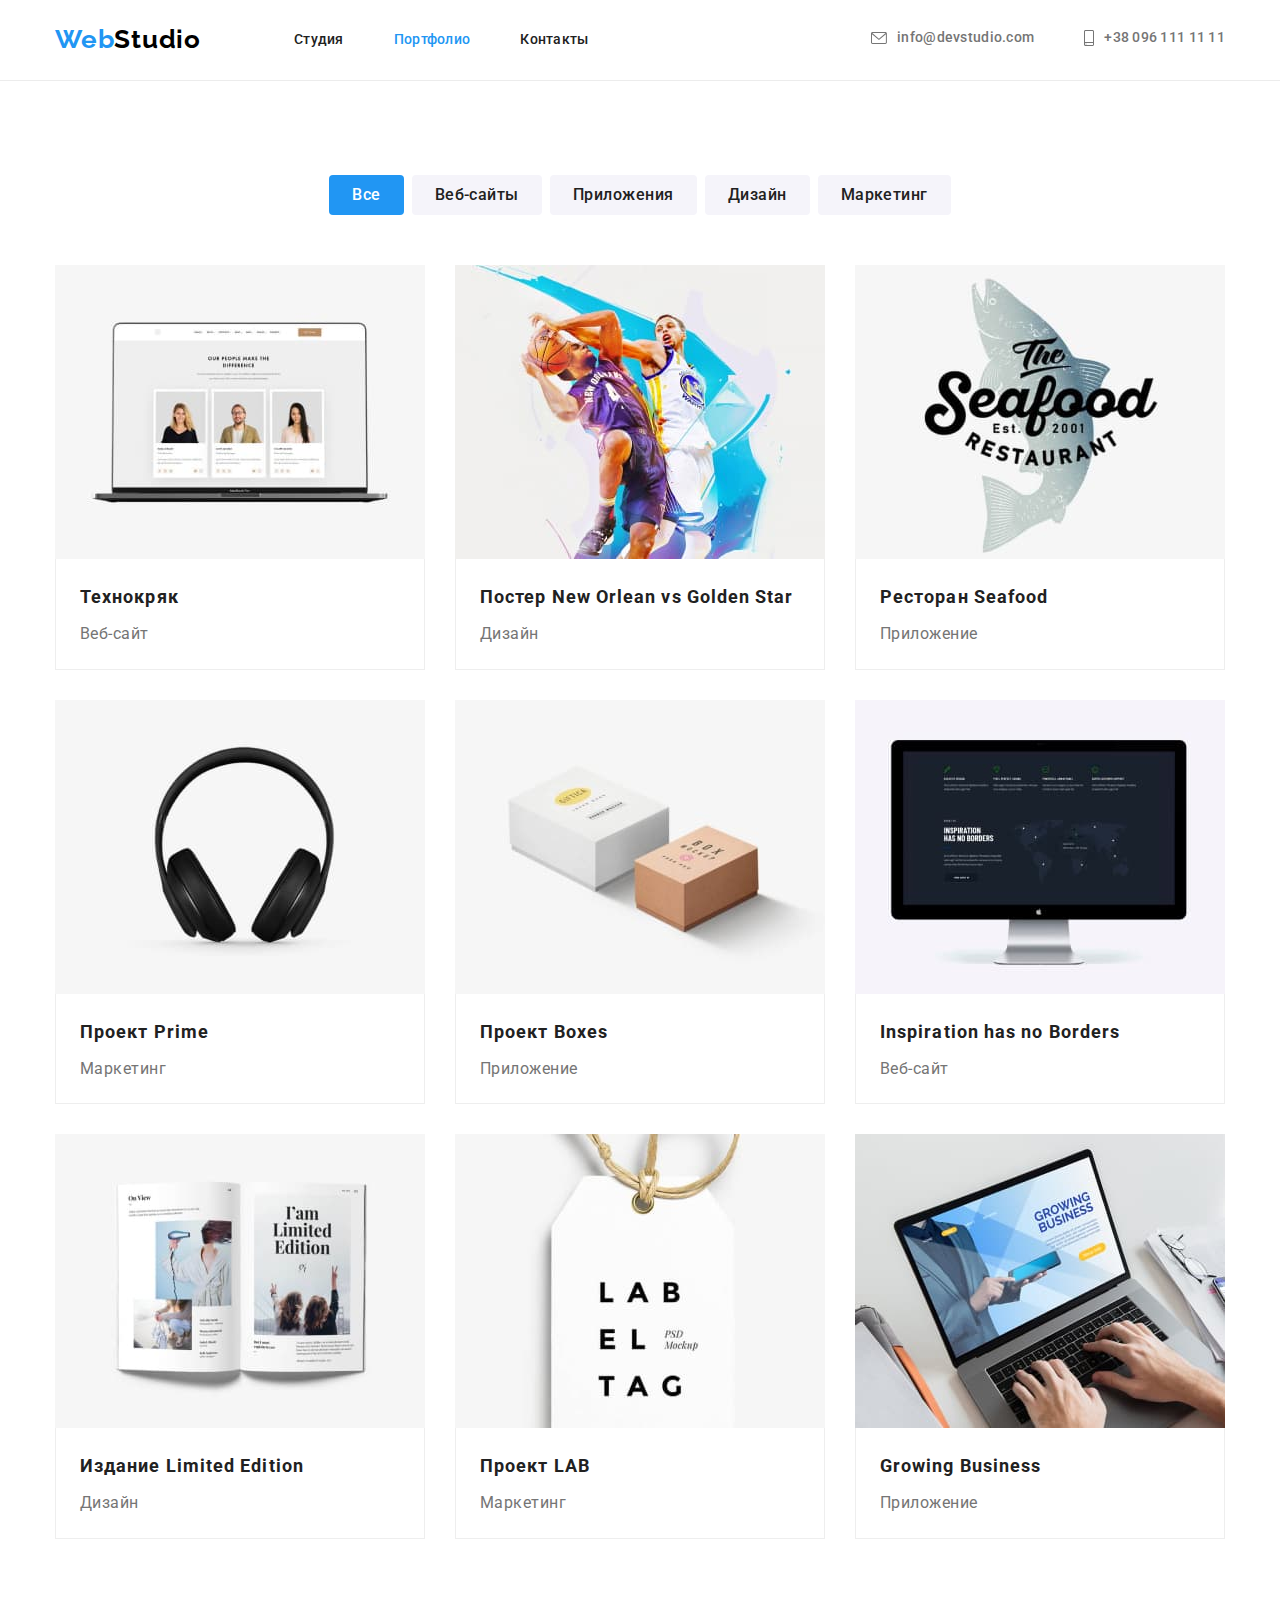
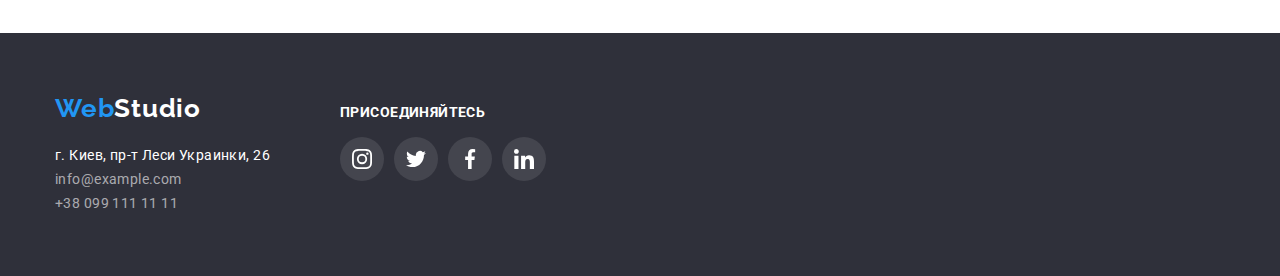
==== commit 722d2766: "исправляет футер в портфолио" ====
--- a/portfolio.html
+++ b/portfolio.html
@@ -220,51 +220,49 @@
     <!-- Подвал проекта -->
     <footer class="footer">
       <div class="container">
-        <ul class="footer-address list">
-          <li class="footer-list">
-            <a class="logo-secondary" href=""><span class="logo-primary">Web</span>Studio</a>
-            <address class="contacts-footer">
-              <ul class="contacts-footer-list list">
-                <li>
-                  <a class="address-link" href="" target="_blank" rel="noopener noreferrer"
-                    >г. Киев, пр-т Леси Украинки, 26
-                  </a>
-                </li>
-                <li><a class="link" href="mailtoinfo@example.com">info@example.com</a></li>
-                <li><a class="link" href="tel:+380991111111">+38 099 111 11 11</a></li>
-              </ul>
-            </address>
-          </li>
-          <li class="footer-list">
-            <h3 class="socials-title">присоединяйтесь</h3>
-            <ul class="socials-media list">
-              <li class="socials-item">
-                <a class="socials-link" href="">
-                  <svg class="socials-icons" width="20" height="20">
-                    <use href="./images/st1/symbol-defs.svg#icon-instagram"></use></svg
-                ></a>
+        <div class="footer-list">
+          <a class="logo-secondary" href=""><span class="logo-primary">Web</span>Studio</a>
+          <address class="contacts-footer">
+            <ul class="contacts-footer-list list">
+              <li>
+                <a class="address-link" href="" target="_blank" rel="noopener noreferrer"
+                  >г. Киев, пр-т Леси Украинки, 26
+                </a>
               </li>
-              <li class="socials-item">
-                <a class="socials-link" href="">
-                  <svg class="socials-icons" width="20" height="20">
-                    <use href="./images/st1/symbol-defs.svg#icon-twitter"></use></svg
-                ></a>
-              </li>
-              <li class="socials-item">
-                <a class="socials-link" href="">
-                  <svg class="socials-icons" width="20" height="20">
-                    <use href="./images/st1/symbol-defs.svg#icon-facebook"></use></svg
-                ></a>
-              </li>
-              <li class="socials-item">
-                <a class="socials-link" href="">
-                  <svg class="socials-icons" width="20" height="20">
-                    <use href="./images/st1/symbol-defs.svg#icon-linkedin"></use></svg
-                ></a>
-              </li>
+              <li><a class="link" href="mailtoinfo@example.com">info@example.com</a></li>
+              <li><a class="link" href="tel:+380991111111">+38 099 111 11 11</a></li>
             </ul>
-          </li>
-        </ul>
+          </address>
+        </div>
+        <div class="footer-list">
+          <h3 class="socials-title">присоединяйтесь</h3>
+          <ul class="socials-media list">
+            <li class="socials-item">
+              <a class="socials-link" href="">
+                <svg class="socials-icons" width="20" height="20">
+                  <use href="./images/st1/symbol-defs.svg#icon-instagram"></use></svg
+              ></a>
+            </li>
+            <li class="socials-item">
+              <a class="socials-link" href="">
+                <svg class="socials-icons" width="20" height="20">
+                  <use href="./images/st1/symbol-defs.svg#icon-twitter"></use></svg
+              ></a>
+            </li>
+            <li class="socials-item">
+              <a class="socials-link" href="">
+                <svg class="socials-icons" width="20" height="20">
+                  <use href="./images/st1/symbol-defs.svg#icon-facebook"></use></svg
+              ></a>
+            </li>
+            <li class="socials-item">
+              <a class="socials-link" href="">
+                <svg class="socials-icons" width="20" height="20">
+                  <use href="./images/st1/symbol-defs.svg#icon-linkedin"></use></svg
+              ></a>
+            </li>
+          </ul>
+        </div>
       </div>
     </footer>
   </body>
